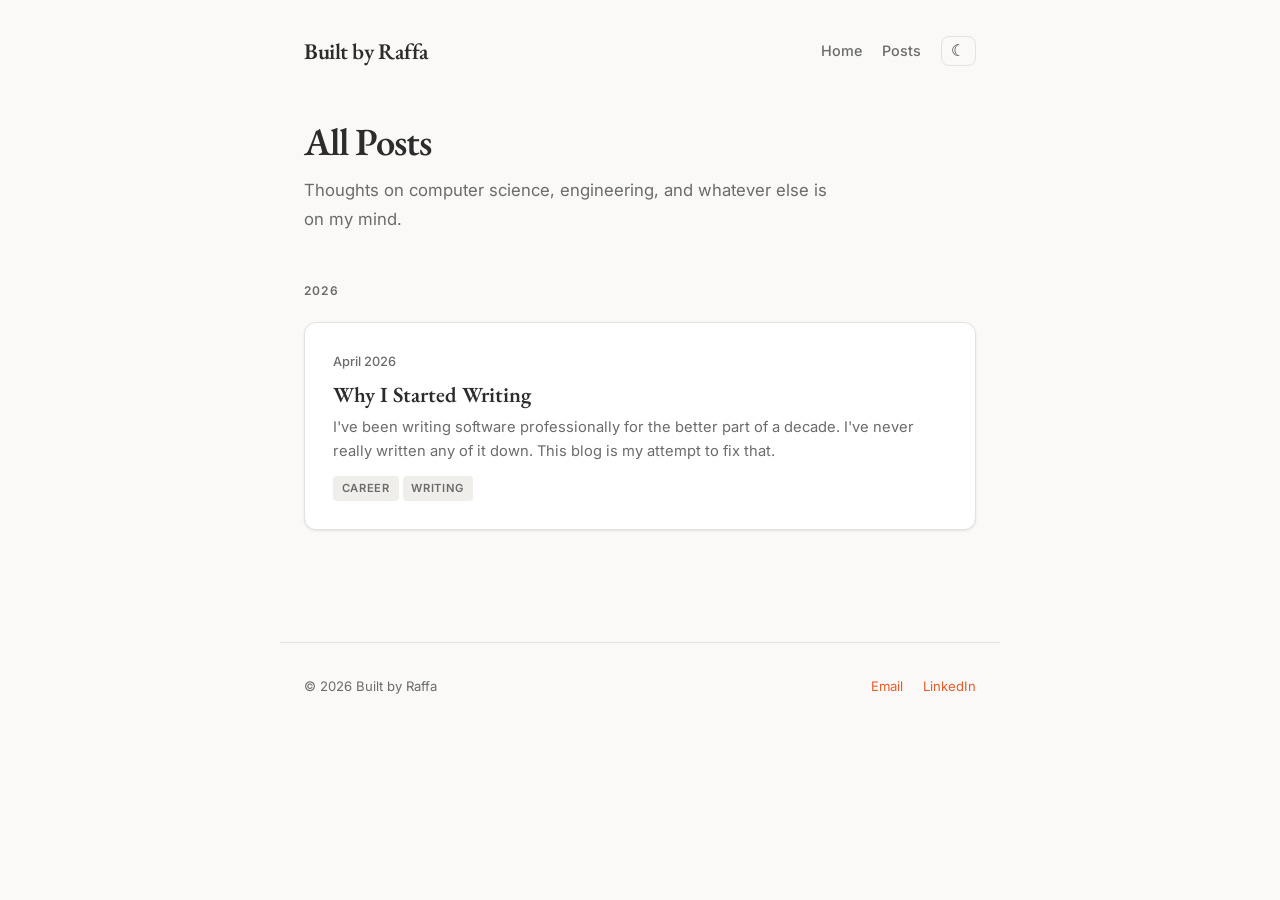
==== posts/index.html @ 57a60ef6 "Initial commit: personal blog" ====
<!DOCTYPE html>
<html lang="en" data-theme="light">
<head>
  <meta charset="UTF-8">
  <meta name="viewport" content="width=device-width, initial-scale=1.0">
  <title>Posts &mdash; Built by Raffa</title>
  <link rel="stylesheet" href="../style.css">
</head>
<body>
  <nav id="nav-slot"></nav>

  <main>
    <div class="hero">
      <h1>All Posts</h1>
      <p>Thoughts on computer science, engineering, and whatever else is on my mind.</p>
    </div>

    <div class="section-label">2026</div>

    <a href="learning-by-building.html" class="post-card">
      <div class="post-date">April 2026</div>
      <div class="post-title">Why I Started Writing</div>
      <div class="post-excerpt">I've been writing software professionally for the better part of a decade. I've never really written any of it down. This blog is my attempt to fix that.</div>
      <span class="post-tag">career</span>
      <span class="post-tag">writing</span>
    </a>

  </main>

  <footer id="footer-slot"></footer>

  <script src="../js/site.js"></script>
</body>
</html>
---- style.css ----
@import url('https://fonts.googleapis.com/css2?family=EB+Garamond:ital,wght@0,400;0,600;1,400&family=Inter:wght@400;500;600&display=swap');

:root {
  --bg: #faf9f7;
  --surface: #ffffff;
  --text: #2c2c2c;
  --text-muted: #6b6b6b;
  --accent: #e85d26;
  --accent-hover: #d04f1c;
  --border: #e5e2dd;
  --code-bg: #f0eeeb;
  --shadow: 0 1px 3px rgba(0,0,0,0.06), 0 1px 2px rgba(0,0,0,0.04);
  --shadow-lg: 0 4px 12px rgba(0,0,0,0.08);
}

[data-theme="dark"] {
  --bg: #1a1a1a;
  --surface: #252525;
  --text: #e8e6e3;
  --text-muted: #9a9a9a;
  --accent: #f0824d;
  --accent-hover: #f59464;
  --border: #3a3a3a;
  --code-bg: #2f2f2f;
  --shadow: 0 1px 3px rgba(0,0,0,0.2);
  --shadow-lg: 0 4px 12px rgba(0,0,0,0.3);
}

* {
  margin: 0;
  padding: 0;
  box-sizing: border-box;
}

body {
  font-family: 'Inter', system-ui, -apple-system, sans-serif;
  background: var(--bg);
  color: var(--text);
  line-height: 1.7;
  font-size: 16px;
  transition: background 0.3s, color 0.3s;
}

a {
  color: var(--accent);
  text-decoration: none;
  transition: color 0.2s;
}

a:hover {
  color: var(--accent-hover);
}

nav {
  max-width: 720px;
  margin: 0 auto;
  padding: 2rem 1.5rem 0;
  display: flex;
  justify-content: space-between;
  align-items: center;
}

nav .logo {
  font-family: 'EB Garamond', Georgia, serif;
  font-size: 1.4rem;
  font-weight: 600;
  color: var(--text);
  letter-spacing: -0.02em;
}

nav .logo:hover {
  color: var(--accent);
}

nav .nav-right {
  display: flex;
  align-items: center;
  gap: 1.25rem;
}

nav .nav-link {
  font-size: 0.9rem;
  color: var(--text-muted);
  font-weight: 500;
}

nav .nav-link:hover {
  color: var(--accent);
}

.theme-toggle {
  background: none;
  border: 1px solid var(--border);
  border-radius: 8px;
  padding: 0.35rem 0.6rem;
  cursor: pointer;
  font-size: 1rem;
  line-height: 1;
  color: var(--text);
  transition: all 0.2s;
}

.theme-toggle:hover {
  border-color: var(--accent);
  background: var(--code-bg);
}

main {
  max-width: 720px;
  margin: 0 auto;
  padding: 3rem 1.5rem 6rem;
}

.hero {
  margin-bottom: 3rem;
}

.hero h1 {
  font-family: 'EB Garamond', Georgia, serif;
  font-size: 2.4rem;
  font-weight: 600;
  line-height: 1.2;
  letter-spacing: -0.03em;
  margin-bottom: 0.75rem;
}

.hero p {
  color: var(--text-muted);
  font-size: 1.05rem;
  max-width: 540px;
}

.section-label {
  font-size: 0.75rem;
  text-transform: uppercase;
  letter-spacing: 0.1em;
  color: var(--text-muted);
  margin-bottom: 1.25rem;
  font-weight: 600;
}

.post-card {
  background: var(--surface);
  border: 1px solid var(--border);
  border-radius: 12px;
  padding: 1.75rem;
  margin-bottom: 1rem;
  transition: all 0.2s;
  box-shadow: var(--shadow);
  display: block;
  color: var(--text);
}

.post-card:hover {
  transform: translateY(-2px);
  box-shadow: var(--shadow-lg);
  border-color: var(--accent);
  color: var(--text);
}

.post-card .post-date {
  font-size: 0.8rem;
  color: var(--text-muted);
  margin-bottom: 0.5rem;
  font-weight: 500;
}

.post-card .post-title {
  font-family: 'EB Garamond', Georgia, serif;
  font-size: 1.35rem;
  font-weight: 600;
  margin-bottom: 0.5rem;
  line-height: 1.3;
}

.post-card .post-excerpt {
  color: var(--text-muted);
  font-size: 0.92rem;
  line-height: 1.6;
}

.post-card .post-tag {
  display: inline-block;
  font-size: 0.7rem;
  text-transform: uppercase;
  letter-spacing: 0.06em;
  background: var(--code-bg);
  color: var(--text-muted);
  padding: 0.2rem 0.55rem;
  border-radius: 4px;
  margin-top: 0.75rem;
  font-weight: 600;
}

article {
  animation: fadeIn 0.4s ease;
}

@keyframes fadeIn {
  from { opacity: 0; transform: translateY(8px); }
  to { opacity: 1; transform: translateY(0); }
}

article .post-header {
  margin-bottom: 2.5rem;
}

article .post-header h1 {
  font-family: 'EB Garamond', Georgia, serif;
  font-size: 2.2rem;
  font-weight: 600;
  line-height: 1.25;
  letter-spacing: -0.02em;
  margin-bottom: 0.75rem;
}

article .post-meta {
  display: flex;
  align-items: center;
  gap: 0.75rem;
  color: var(--text-muted);
  font-size: 0.85rem;
}

article .post-meta .dot {
  opacity: 0.4;
}

article h2 {
  font-family: 'EB Garamond', Georgia, serif;
  font-size: 1.6rem;
  font-weight: 600;
  margin-top: 2.5rem;
  margin-bottom: 0.75rem;
  letter-spacing: -0.01em;
}

article h3 {
  font-weight: 600;
  font-size: 1.15rem;
  margin-top: 2rem;
  margin-bottom: 0.5rem;
}

article p {
  margin-bottom: 1.25rem;
}

article strong {
  font-weight: 600;
}

article code {
  background: var(--code-bg);
  padding: 0.15rem 0.4rem;
  border-radius: 4px;
  font-size: 0.88em;
  font-family: 'SF Mono', 'Fira Code', monospace;
}

article pre {
  background: var(--code-bg);
  padding: 1.25rem;
  border-radius: 8px;
  overflow-x: auto;
  margin-bottom: 1.25rem;
  font-size: 0.88em;
  line-height: 1.6;
}

article pre code {
  background: none;
  padding: 0;
}

article ul, article ol {
  margin-bottom: 1.25rem;
  padding-left: 1.5rem;
}

article li {
  margin-bottom: 0.35rem;
}

article blockquote {
  border-left: 3px solid var(--accent);
  padding-left: 1rem;
  margin: 1.5rem 0;
  color: var(--text-muted);
  font-style: italic;
}

.back-link {
  display: inline-flex;
  align-items: center;
  gap: 0.4rem;
  font-size: 0.88rem;
  color: var(--text-muted);
  margin-bottom: 2rem;
  font-weight: 500;
}

.back-link:hover {
  color: var(--accent);
}

footer {
  max-width: 720px;
  margin: 0 auto;
  padding: 2rem 1.5rem;
  border-top: 1px solid var(--border);
  color: var(--text-muted);
  font-size: 0.82rem;
}

footer .footer-row {
  display: flex;
  justify-content: space-between;
  align-items: center;
}

footer .footer-links {
  display: flex;
  gap: 1.25rem;
}

@media (max-width: 600px) {
  .hero h1 { font-size: 1.8rem; }
  article .post-header h1 { font-size: 1.7rem; }
  nav { padding: 1.5rem 1rem 0; }
  main { padding: 2rem 1rem 4rem; }
  .post-card { padding: 1.25rem; }
}
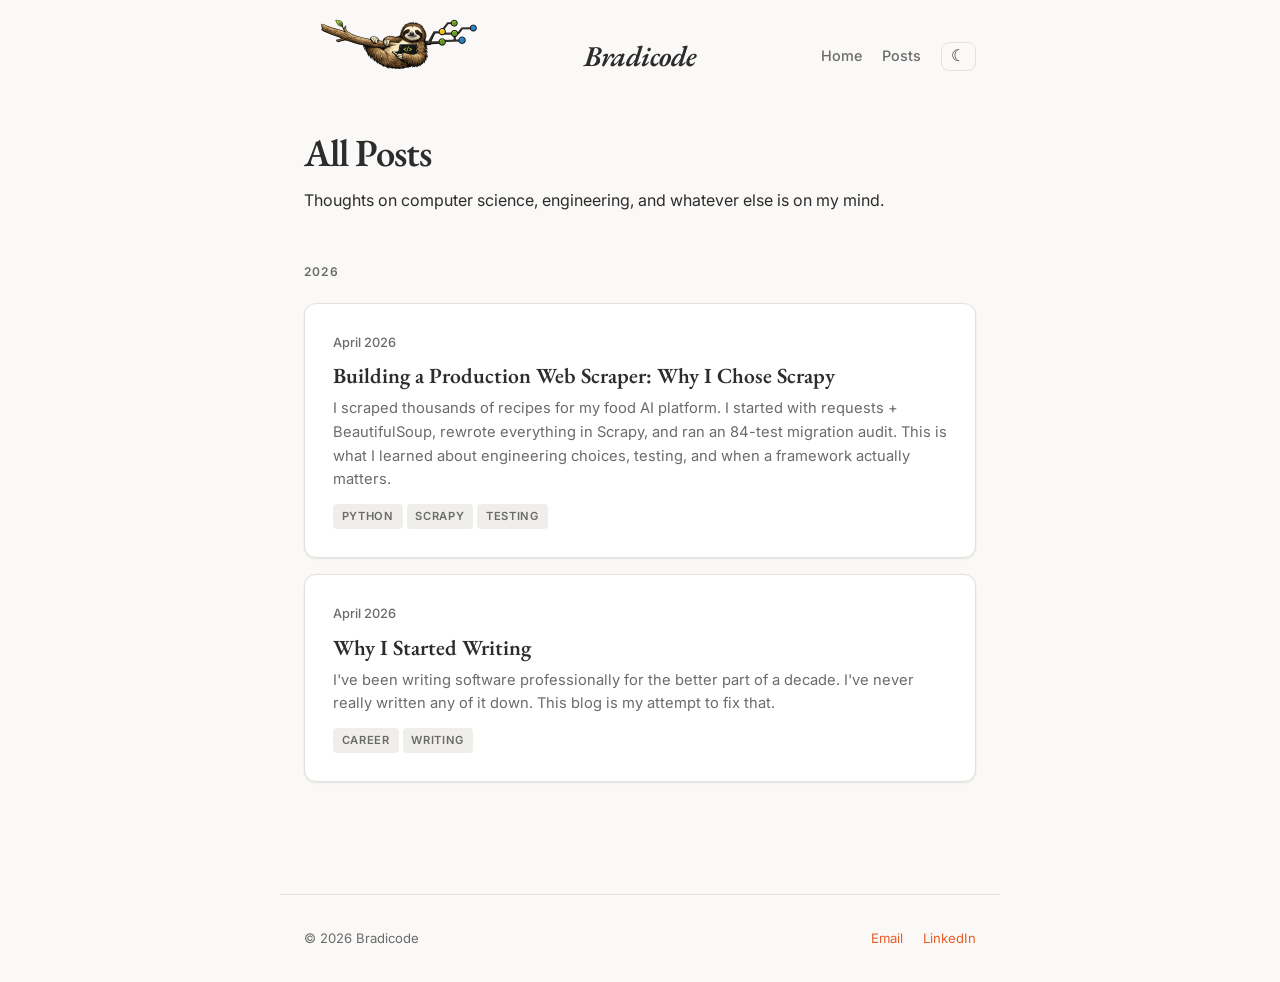
==== commit f78788cf: "Rename to Bradicode, add Scrapy blog post with table/hr CSS" ====
--- a/posts/index.html
+++ b/posts/index.html
@@ -3,7 +3,7 @@
 <head>
   <meta charset="UTF-8">
   <meta name="viewport" content="width=device-width, initial-scale=1.0">
-  <title>Posts &mdash; Built by Raffa</title>
+  <title>Posts &mdash; Bradicode</title>
   <link rel="stylesheet" href="../style.css">
 </head>
 <body>
@@ -16,6 +16,15 @@
     </div>
 
     <div class="section-label">2026</div>
+
+    <a href="crawling-with-scrapy.html" class="post-card">
+      <div class="post-date">April 2026</div>
+      <div class="post-title">Building a Production Web Scraper: Why I Chose Scrapy</div>
+      <div class="post-excerpt">I scraped thousands of recipes for my food AI platform. I started with requests + BeautifulSoup, rewrote everything in Scrapy, and ran an 84-test migration audit. This is what I learned about engineering choices, testing, and when a framework actually matters.</div>
+      <span class="post-tag">python</span>
+      <span class="post-tag">scrapy</span>
+      <span class="post-tag">testing</span>
+    </a>
 
     <a href="learning-by-building.html" class="post-card">
       <div class="post-date">April 2026</div>
--- a/style.css
+++ b/style.css
@@ -56,23 +56,36 @@
   margin: 0 auto;
   padding: 2rem 1.5rem 0;
   display: flex;
-  justify-content: space-between;
-  align-items: center;
-}
-
-nav .logo {
-  font-family: 'EB Garamond', Georgia, serif;
-  font-size: 1.4rem;
+  justify-content: center;
+  align-items: center;
+  position: relative;
+}
+
+nav .logo-icon-link {
+  position: absolute;
+  left: 1.5rem;
+}
+
+nav .logo-icon-link:hover .logo-icon {
+  opacity: 0.8;
+}
+
+nav .logo-text {
+  font-family: 'EB Garamond', Georgia, serif;
+  font-size: 1.8rem;
   font-weight: 600;
   color: var(--text);
   letter-spacing: -0.02em;
-}
-
-nav .logo:hover {
+  font-style: italic;
+}
+
+nav .logo-text:hover {
   color: var(--accent);
 }
 
 nav .nav-right {
+  position: absolute;
+  right: 1.5rem;
   display: flex;
   align-items: center;
   gap: 1.25rem;
@@ -122,6 +135,14 @@
   line-height: 1.2;
   letter-spacing: -0.03em;
   margin-bottom: 0.75rem;
+}
+
+.logo-icon {
+  height: 12rem;
+  width: 12rem;
+  border-radius: 8px;
+  object-fit: contain;
+}
 }
 
 .hero p {
@@ -290,6 +311,40 @@
   font-style: italic;
 }
 
+article hr {
+  border: none;
+  border-top: 1px solid var(--border);
+  margin: 2rem 0;
+}
+
+article table {
+  width: 100%;
+  border-collapse: collapse;
+  margin-bottom: 1.25rem;
+  font-size: 0.92em;
+}
+
+article table th {
+  text-align: left;
+  font-weight: 600;
+  padding: 0.6rem 0.75rem;
+  border-bottom: 2px solid var(--border);
+  font-size: 0.88em;
+  text-transform: uppercase;
+  letter-spacing: 0.04em;
+  color: var(--text-muted);
+}
+
+article table td {
+  padding: 0.5rem 0.75rem;
+  border-bottom: 1px solid var(--border);
+  vertical-align: top;
+}
+
+article table td code {
+  white-space: nowrap;
+}
+
 .back-link {
   display: inline-flex;
   align-items: center;
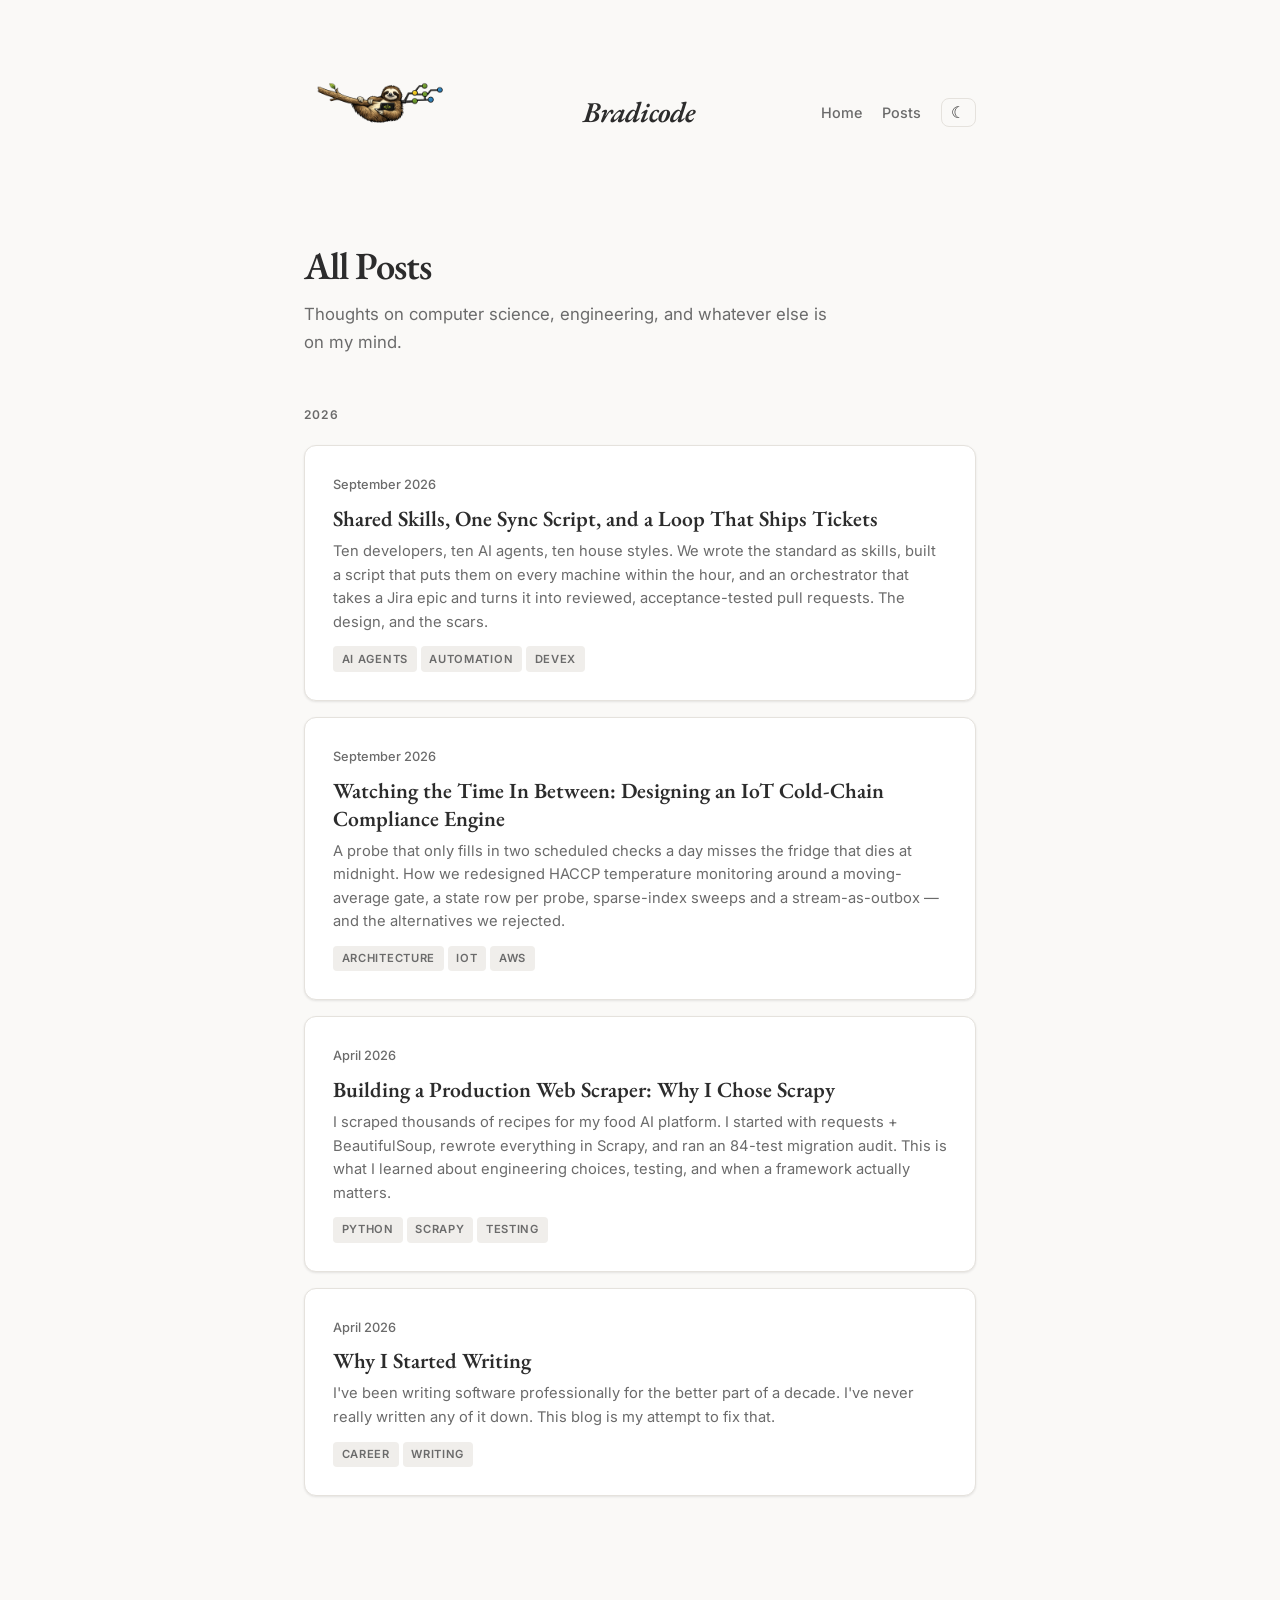
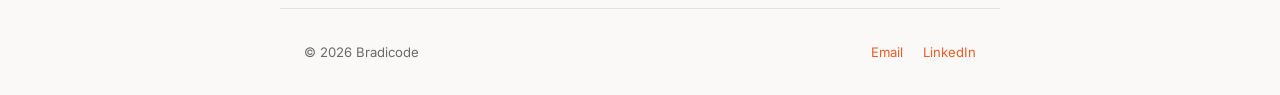
==== commit fcdd9985: "Add two posts: shared agent skills + Ralph Loop, and IoT cold-chain compliance architecture - posts/" ====
--- a/posts/index.html
+++ b/posts/index.html
@@ -16,6 +16,24 @@
     </div>
 
     <div class="section-label">2026</div>
+
+    <a href="shared-skills-and-the-ralph-loop.html" class="post-card">
+      <div class="post-date">September 2026</div>
+      <div class="post-title">Shared Skills, One Sync Script, and a Loop That Ships Tickets</div>
+      <div class="post-excerpt">Ten developers, ten AI agents, ten house styles. We wrote the standard as skills, built a script that puts them on every machine within the hour, and an orchestrator that takes a Jira epic and turns it into reviewed, acceptance-tested pull requests. The design, and the scars.</div>
+      <span class="post-tag">ai agents</span>
+      <span class="post-tag">automation</span>
+      <span class="post-tag">devex</span>
+    </a>
+
+    <a href="iot-cold-chain-compliance-architecture.html" class="post-card">
+      <div class="post-date">September 2026</div>
+      <div class="post-title">Watching the Time In Between: Designing an IoT Cold-Chain Compliance Engine</div>
+      <div class="post-excerpt">A probe that only fills in two scheduled checks a day misses the fridge that dies at midnight. How we redesigned HACCP temperature monitoring around a moving-average gate, a state row per probe, sparse-index sweeps and a stream-as-outbox &mdash; and the alternatives we rejected.</div>
+      <span class="post-tag">architecture</span>
+      <span class="post-tag">iot</span>
+      <span class="post-tag">aws</span>
+    </a>
 
     <a href="crawling-with-scrapy.html" class="post-card">
       <div class="post-date">April 2026</div>
--- a/style.css
+++ b/style.css
@@ -56,14 +56,9 @@
   margin: 0 auto;
   padding: 2rem 1.5rem 0;
   display: flex;
-  justify-content: center;
+  justify-content: space-between;
   align-items: center;
-  position: relative;
-}
-
-nav .logo-icon-link {
-  position: absolute;
-  left: 1.5rem;
+  gap: 0.75rem;
 }
 
 nav .logo-icon-link:hover .logo-icon {
@@ -84,8 +79,6 @@
 }
 
 nav .nav-right {
-  position: absolute;
-  right: 1.5rem;
   display: flex;
   align-items: center;
   gap: 1.25rem;
@@ -138,11 +131,10 @@
 }
 
 .logo-icon {
-  height: 12rem;
-  width: 12rem;
+  height: clamp(5rem, 12vw, 10rem);
+  width: clamp(5rem, 12vw, 10rem);
   border-radius: 8px;
   object-fit: contain;
-}
 }
 
 .hero p {
@@ -385,4 +377,70 @@
   nav { padding: 1.5rem 1rem 0; }
   main { padding: 2rem 1rem 4rem; }
   .post-card { padding: 1.25rem; }
-}+  nav { flex-wrap: wrap; gap: 0.5rem; }
+  .logo-icon { height: 5rem; width: 5rem; }
+  nav .logo-text { font-size: 1.4rem; }
+  nav .nav-right { gap: 0.75rem; }
+  nav .nav-link { font-size: 0.8rem; }
+}
+/* ---- figures & inline SVG diagrams ---- */
+
+article figure {
+  margin: 1.75rem 0;
+}
+
+article figure .diagram {
+  width: 100%;
+  height: auto;
+  display: block;
+  font-family: 'Inter', system-ui, -apple-system, sans-serif;
+}
+
+article figcaption {
+  font-size: 0.82rem;
+  color: var(--text-muted);
+  margin-top: 0.6rem;
+  text-align: center;
+  line-height: 1.5;
+}
+
+.d-box { fill: var(--surface); stroke: var(--border); stroke-width: 1.2; }
+.d-box-soft { fill: var(--code-bg); stroke: var(--border); stroke-width: 1.2; }
+.d-box-accent { fill: var(--accent); stroke: none; }
+.d-box-outline { fill: none; stroke: var(--accent); stroke-width: 1.4; }
+.d-text { fill: var(--text); font-size: 12px; }
+.d-text-b { fill: var(--text); font-size: 12px; font-weight: 600; }
+.d-text-sm { fill: var(--text-muted); font-size: 10.5px; }
+.d-text-inv { fill: #ffffff; font-size: 12px; font-weight: 600; }
+.d-text-accent { fill: var(--accent); font-size: 11px; font-weight: 600; }
+.d-mono { font-family: 'SF Mono', 'Fira Code', monospace; font-size: 10.5px; fill: var(--text); }
+.d-line { stroke: var(--text-muted); stroke-width: 1.3; fill: none; }
+.d-line-accent { stroke: var(--accent); stroke-width: 1.6; fill: none; }
+.d-dash { stroke-dasharray: 4 3; }
+.d-arrowhead { fill: var(--text-muted); }
+.d-arrowhead-accent { fill: var(--accent); }
+.d-good { fill: #2e9e5b; }
+.d-bad { fill: #d03b3b; }
+.d-warn { fill: #e0a100; }
+
+article .callout {
+  border-left: 3px solid var(--accent);
+  background: var(--surface);
+  border-radius: 0 8px 8px 0;
+  padding: 1rem 1.25rem;
+  margin: 1.5rem 0;
+  box-shadow: var(--shadow);
+}
+
+article .callout p:last-child {
+  margin-bottom: 0;
+}
+
+article .callout .callout-label {
+  font-size: 0.72rem;
+  text-transform: uppercase;
+  letter-spacing: 0.08em;
+  color: var(--accent);
+  font-weight: 600;
+  margin-bottom: 0.35rem;
+}
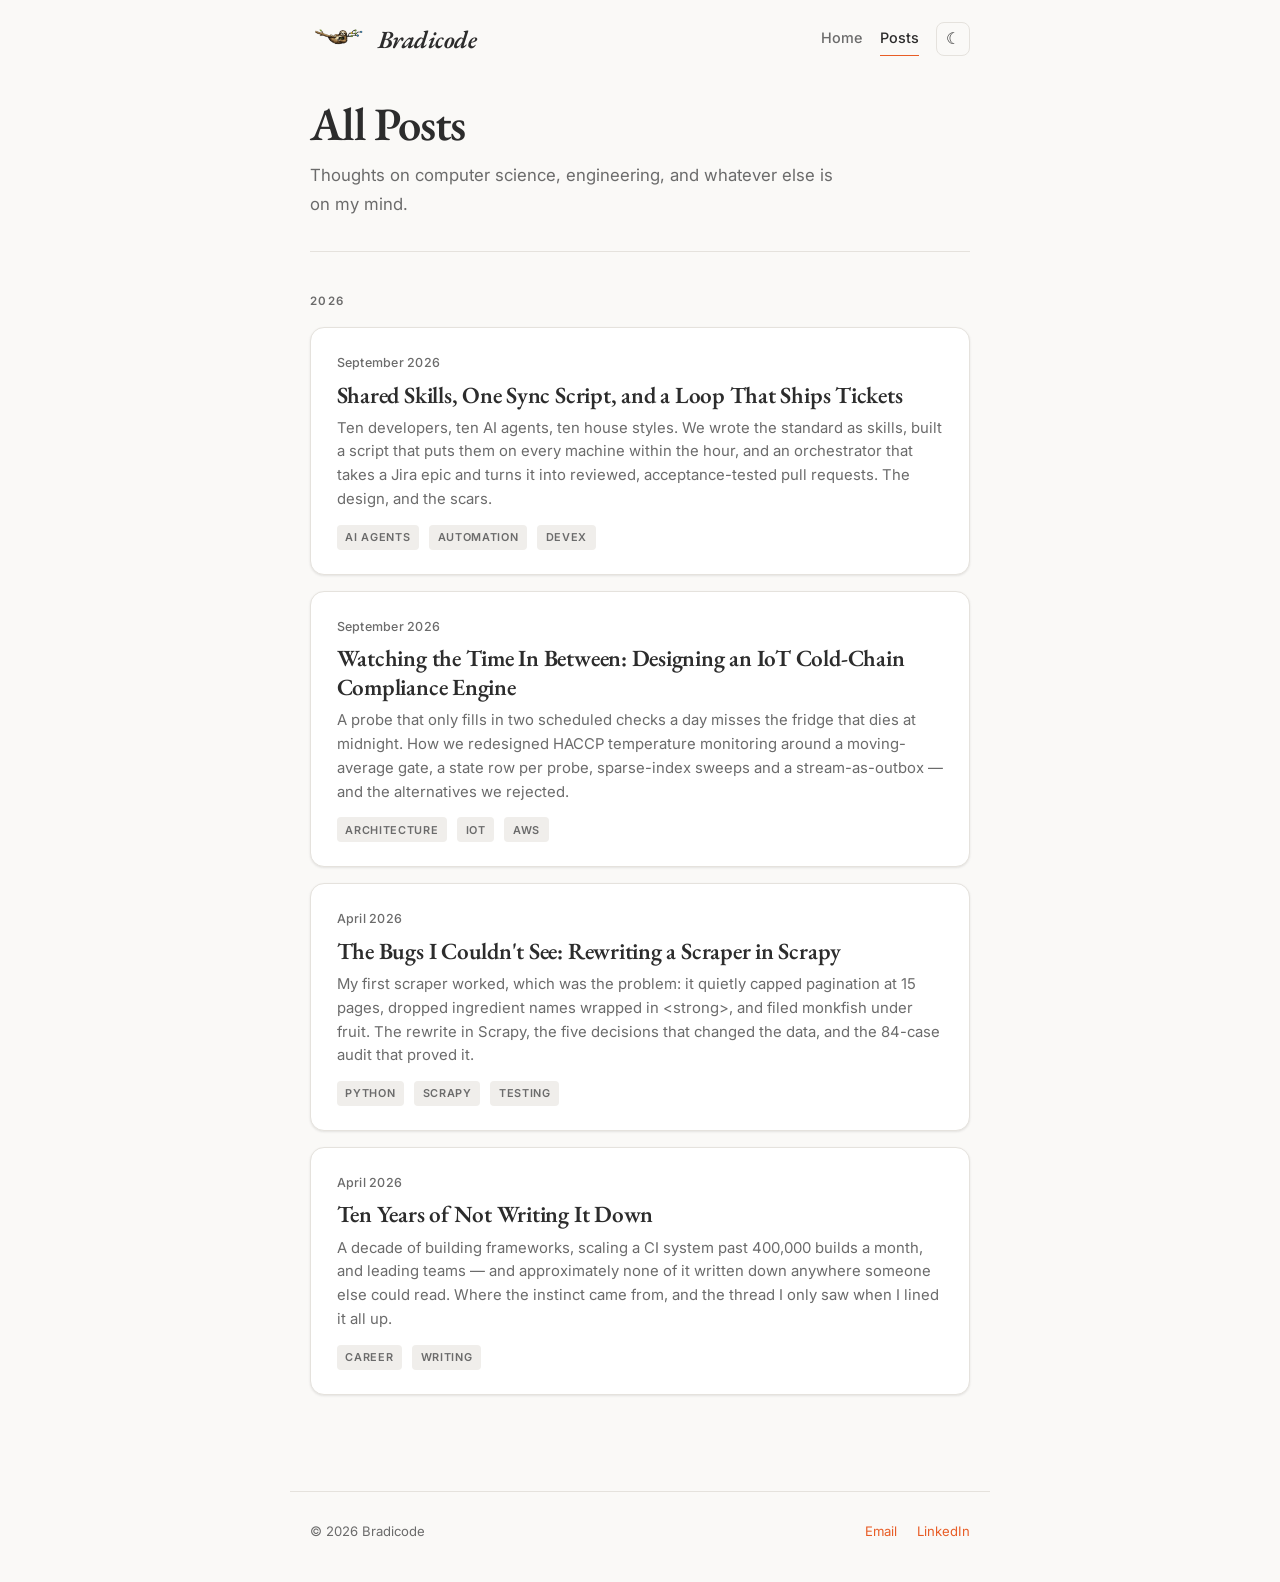
==== commit d832a016: "Rewrite the two April posts to the current house style Both April posts predate the September pair a" ====
--- a/posts/index.html
+++ b/posts/index.html
@@ -37,8 +37,8 @@
 
     <a href="crawling-with-scrapy.html" class="post-card">
       <div class="post-date">April 2026</div>
-      <div class="post-title">Building a Production Web Scraper: Why I Chose Scrapy</div>
-      <div class="post-excerpt">I scraped thousands of recipes for my food AI platform. I started with requests + BeautifulSoup, rewrote everything in Scrapy, and ran an 84-test migration audit. This is what I learned about engineering choices, testing, and when a framework actually matters.</div>
+      <div class="post-title">The Bugs I Couldn't See: Rewriting a Scraper in Scrapy</div>
+      <div class="post-excerpt">My first scraper worked, which was the problem: it quietly capped pagination at 15 pages, dropped ingredient names wrapped in &lt;strong&gt;, and filed monkfish under fruit. The rewrite in Scrapy, the five decisions that changed the data, and the 84-case audit that proved it.</div>
       <span class="post-tag">python</span>
       <span class="post-tag">scrapy</span>
       <span class="post-tag">testing</span>
@@ -46,8 +46,8 @@
 
     <a href="learning-by-building.html" class="post-card">
       <div class="post-date">April 2026</div>
-      <div class="post-title">Why I Started Writing</div>
-      <div class="post-excerpt">I've been writing software professionally for the better part of a decade. I've never really written any of it down. This blog is my attempt to fix that.</div>
+      <div class="post-title">Ten Years of Not Writing It Down</div>
+      <div class="post-excerpt">A decade of building frameworks, scaling a CI system past 400,000 builds a month, and leading teams &mdash; and approximately none of it written down anywhere someone else could read. Where the instinct came from, and the thread I only saw when I lined it all up.</div>
       <span class="post-tag">career</span>
       <span class="post-tag">writing</span>
     </a>
--- a/style.css
+++ b/style.css
@@ -1,4 +1,4 @@
-@import url('https://fonts.googleapis.com/css2?family=EB+Garamond:ital,wght@0,400;0,600;1,400&family=Inter:wght@400;500;600&display=swap');
+@import url('https://fonts.googleapis.com/css2?family=EB+Garamond:ital,wght@0,400;0,500;0,600;1,400&family=Inter:wght@400;500;600&display=swap');
 
 :root {
   --bg: #faf9f7;
@@ -7,29 +7,37 @@
   --text-muted: #6b6b6b;
   --accent: #e85d26;
   --accent-hover: #d04f1c;
+  --accent-soft: rgba(232, 93, 38, 0.12);
   --border: #e5e2dd;
   --code-bg: #f0eeeb;
   --shadow: 0 1px 3px rgba(0,0,0,0.06), 0 1px 2px rgba(0,0,0,0.04);
-  --shadow-lg: 0 4px 12px rgba(0,0,0,0.08);
+  --shadow-lg: 0 6px 18px rgba(0,0,0,0.08);
+  --measure: 700px;
 }
 
 [data-theme="dark"] {
-  --bg: #1a1a1a;
-  --surface: #252525;
+  --bg: #171717;
+  --surface: #222222;
   --text: #e8e6e3;
-  --text-muted: #9a9a9a;
+  --text-muted: #9c9c9c;
   --accent: #f0824d;
   --accent-hover: #f59464;
-  --border: #3a3a3a;
-  --code-bg: #2f2f2f;
-  --shadow: 0 1px 3px rgba(0,0,0,0.2);
-  --shadow-lg: 0 4px 12px rgba(0,0,0,0.3);
+  --accent-soft: rgba(240, 130, 77, 0.16);
+  --border: #353535;
+  --code-bg: #2c2c2c;
+  --shadow: 0 1px 3px rgba(0,0,0,0.3);
+  --shadow-lg: 0 6px 18px rgba(0,0,0,0.4);
 }
 
 * {
   margin: 0;
   padding: 0;
   box-sizing: border-box;
+}
+
+html {
+  scroll-behavior: smooth;
+  -webkit-text-size-adjust: 100%;
 }
 
 body {
@@ -37,8 +45,9 @@
   background: var(--bg);
   color: var(--text);
   line-height: 1.7;
-  font-size: 16px;
+  font-size: 17px;
   transition: background 0.3s, color 0.3s;
+  -webkit-font-smoothing: antialiased;
 }
 
 a {
@@ -51,54 +60,84 @@
   color: var(--accent-hover);
 }
 
+::selection {
+  background: var(--accent-soft);
+}
+
+/* ---- navigation ---- */
+
 nav {
-  max-width: 720px;
+  max-width: var(--measure);
   margin: 0 auto;
-  padding: 2rem 1.5rem 0;
+  padding: 1.25rem 1.25rem 0;
   display: flex;
   justify-content: space-between;
   align-items: center;
-  gap: 0.75rem;
-}
-
-nav .logo-icon-link:hover .logo-icon {
-  opacity: 0.8;
+  gap: 1rem;
+}
+
+nav .brand {
+  display: inline-flex;
+  align-items: center;
+  gap: 0.65rem;
+  color: var(--text);
+  min-width: 0;
+}
+
+nav .brand:hover .logo-text {
+  color: var(--accent);
+}
+
+.logo-icon {
+  height: 2.4rem;
+  width: auto;
+  max-width: 3.8rem;
+  object-fit: contain;
+  display: block;
+  flex: none;
 }
 
 nav .logo-text {
   font-family: 'EB Garamond', Georgia, serif;
-  font-size: 1.8rem;
-  font-weight: 600;
-  color: var(--text);
+  font-size: 1.55rem;
+  font-weight: 600;
+  font-style: italic;
   letter-spacing: -0.02em;
-  font-style: italic;
-}
-
-nav .logo-text:hover {
-  color: var(--accent);
+  line-height: 1;
+  transition: color 0.2s;
+  white-space: nowrap;
 }
 
 nav .nav-right {
   display: flex;
   align-items: center;
-  gap: 1.25rem;
+  gap: 1.1rem;
+  flex: none;
 }
 
 nav .nav-link {
   font-size: 0.9rem;
   color: var(--text-muted);
   font-weight: 500;
-}
-
-nav .nav-link:hover {
-  color: var(--accent);
+  padding: 0.25rem 0;
+  border-bottom: 1.5px solid transparent;
+}
+
+nav .nav-link:hover,
+nav .nav-link.active {
+  color: var(--text);
+  border-bottom-color: var(--accent);
 }
 
 .theme-toggle {
   background: none;
   border: 1px solid var(--border);
   border-radius: 8px;
-  padding: 0.35rem 0.6rem;
+  width: 2.1rem;
+  height: 2.1rem;
+  display: inline-flex;
+  align-items: center;
+  justify-content: center;
   cursor: pointer;
   font-size: 1rem;
   line-height: 1;
@@ -111,30 +150,27 @@
   background: var(--code-bg);
 }
 
+/* ---- layout ---- */
+
 main {
-  max-width: 720px;
+  max-width: var(--measure);
   margin: 0 auto;
-  padding: 3rem 1.5rem 6rem;
+  padding: 2.5rem 1.25rem 5rem;
 }
 
 .hero {
-  margin-bottom: 3rem;
+  margin-bottom: 2.5rem;
+  padding-bottom: 2rem;
+  border-bottom: 1px solid var(--border);
 }
 
 .hero h1 {
   font-family: 'EB Garamond', Georgia, serif;
-  font-size: 2.4rem;
-  font-weight: 600;
-  line-height: 1.2;
-  letter-spacing: -0.03em;
+  font-size: 2.9rem;
+  font-weight: 600;
+  line-height: 1.1;
+  letter-spacing: -0.025em;
   margin-bottom: 0.75rem;
-}
-
-.logo-icon {
-  height: clamp(5rem, 12vw, 10rem);
-  width: clamp(5rem, 12vw, 10rem);
-  border-radius: 8px;
-  object-fit: contain;
 }
 
 .hero p {
@@ -143,22 +179,44 @@
   max-width: 540px;
 }
 
+.hero-home {
+  display: flex;
+  align-items: center;
+  justify-content: space-between;
+  gap: 2rem;
+}
+
+.hero-home .hero-text {
+  flex: 1 1 auto;
+  min-width: 0;
+}
+
+.hero-art {
+  flex: 0 0 auto;
+  width: clamp(200px, 40%, 300px);
+  height: auto;
+  object-fit: contain;
+  display: block;
+}
+
 .section-label {
-  font-size: 0.75rem;
+  font-size: 0.72rem;
   text-transform: uppercase;
-  letter-spacing: 0.1em;
-  color: var(--text-muted);
-  margin-bottom: 1.25rem;
-  font-weight: 600;
-}
+  letter-spacing: 0.12em;
+  color: var(--text-muted);
+  margin-bottom: 1rem;
+  font-weight: 600;
+}
+
+/* ---- post cards ---- */
 
 .post-card {
   background: var(--surface);
   border: 1px solid var(--border);
-  border-radius: 12px;
-  padding: 1.75rem;
+  border-radius: 14px;
+  padding: 1.5rem 1.6rem;
   margin-bottom: 1rem;
-  transition: all 0.2s;
+  transition: transform 0.2s, box-shadow 0.2s, border-color 0.2s;
   box-shadow: var(--shadow);
   display: block;
   color: var(--text);
@@ -172,38 +230,42 @@
 }
 
 .post-card .post-date {
-  font-size: 0.8rem;
-  color: var(--text-muted);
-  margin-bottom: 0.5rem;
+  font-size: 0.78rem;
+  color: var(--text-muted);
+  margin-bottom: 0.45rem;
   font-weight: 500;
+  letter-spacing: 0.02em;
 }
 
 .post-card .post-title {
   font-family: 'EB Garamond', Georgia, serif;
-  font-size: 1.35rem;
-  font-weight: 600;
-  margin-bottom: 0.5rem;
-  line-height: 1.3;
+  font-size: 1.45rem;
+  font-weight: 600;
+  margin-bottom: 0.45rem;
+  line-height: 1.25;
+  letter-spacing: -0.01em;
 }
 
 .post-card .post-excerpt {
   color: var(--text-muted);
-  font-size: 0.92rem;
+  font-size: 0.93rem;
   line-height: 1.6;
 }
 
 .post-card .post-tag {
   display: inline-block;
-  font-size: 0.7rem;
+  font-size: 0.68rem;
   text-transform: uppercase;
   letter-spacing: 0.06em;
   background: var(--code-bg);
   color: var(--text-muted);
   padding: 0.2rem 0.55rem;
   border-radius: 4px;
-  margin-top: 0.75rem;
-  font-weight: 600;
-}
+  margin: 0.8rem 0.3rem 0 0;
+  font-weight: 600;
+}
+
+/* ---- article ---- */
 
 article {
   animation: fadeIn 0.4s ease;
@@ -216,15 +278,18 @@
 
 article .post-header {
   margin-bottom: 2.5rem;
+  padding-bottom: 1.5rem;
+  border-bottom: 1px solid var(--border);
 }
 
 article .post-header h1 {
   font-family: 'EB Garamond', Georgia, serif;
-  font-size: 2.2rem;
-  font-weight: 600;
-  line-height: 1.25;
+  font-size: 2.5rem;
+  font-weight: 600;
+  line-height: 1.15;
   letter-spacing: -0.02em;
   margin-bottom: 0.75rem;
+  text-wrap: balance;
 }
 
 article .post-meta {
@@ -241,22 +306,36 @@
 
 article h2 {
   font-family: 'EB Garamond', Georgia, serif;
-  font-size: 1.6rem;
-  font-weight: 600;
-  margin-top: 2.5rem;
-  margin-bottom: 0.75rem;
+  font-size: 1.85rem;
+  font-weight: 600;
+  margin-top: 3rem;
+  margin-bottom: 0.9rem;
+  line-height: 1.2;
   letter-spacing: -0.01em;
 }
 
 article h3 {
   font-weight: 600;
-  font-size: 1.15rem;
-  margin-top: 2rem;
-  margin-bottom: 0.5rem;
+  font-size: 1.12rem;
+  margin-top: 2.25rem;
+  margin-bottom: 0.6rem;
+  line-height: 1.3;
 }
 
 article p {
-  margin-bottom: 1.25rem;
+  margin-bottom: 1.3rem;
+}
+
+article p a,
+article li a {
+  text-decoration: underline;
+  text-decoration-color: var(--accent-soft);
+  text-underline-offset: 3px;
+}
+
+article p a:hover,
+article li a:hover {
+  text-decoration-color: var(--accent);
 }
 
 article strong {
@@ -265,39 +344,46 @@
 
 article code {
   background: var(--code-bg);
-  padding: 0.15rem 0.4rem;
+  padding: 0.12rem 0.38rem;
   border-radius: 4px;
-  font-size: 0.88em;
-  font-family: 'SF Mono', 'Fira Code', monospace;
+  font-size: 0.86em;
+  font-family: 'SF Mono', 'Fira Code', ui-monospace, Menlo, monospace;
+  overflow-wrap: anywhere;
 }
 
 article pre {
   background: var(--code-bg);
-  padding: 1.25rem;
-  border-radius: 8px;
+  padding: 1.1rem 1.25rem;
+  border-radius: 10px;
   overflow-x: auto;
-  margin-bottom: 1.25rem;
-  font-size: 0.88em;
+  margin-bottom: 1.3rem;
+  font-size: 0.84em;
   line-height: 1.6;
+  border: 1px solid var(--border);
 }
 
 article pre code {
   background: none;
   padding: 0;
+  overflow-wrap: normal;
 }
 
 article ul, article ol {
-  margin-bottom: 1.25rem;
-  padding-left: 1.5rem;
+  margin-bottom: 1.3rem;
+  padding-left: 1.4rem;
 }
 
 article li {
-  margin-bottom: 0.35rem;
+  margin-bottom: 0.5rem;
+}
+
+article li::marker {
+  color: var(--text-muted);
 }
 
 article blockquote {
   border-left: 3px solid var(--accent);
-  padding-left: 1rem;
+  padding: 0.25rem 0 0.25rem 1.1rem;
   margin: 1.5rem 0;
   color: var(--text-muted);
   font-style: italic;
@@ -306,14 +392,21 @@
 article hr {
   border: none;
   border-top: 1px solid var(--border);
-  margin: 2rem 0;
+  margin: 2.75rem 0;
+}
+
+/* tables: site.js wraps each one in .table-wrap so wide ones scroll */
+.table-wrap {
+  overflow-x: auto;
+  margin-bottom: 1.3rem;
+  -webkit-overflow-scrolling: touch;
 }
 
 article table {
   width: 100%;
   border-collapse: collapse;
-  margin-bottom: 1.25rem;
-  font-size: 0.92em;
+  font-size: 0.9em;
+  min-width: 480px;
 }
 
 article table th {
@@ -321,14 +414,14 @@
   font-weight: 600;
   padding: 0.6rem 0.75rem;
   border-bottom: 2px solid var(--border);
-  font-size: 0.88em;
+  font-size: 0.78em;
   text-transform: uppercase;
-  letter-spacing: 0.04em;
+  letter-spacing: 0.05em;
   color: var(--text-muted);
 }
 
 article table td {
-  padding: 0.5rem 0.75rem;
+  padding: 0.55rem 0.75rem;
   border-bottom: 1px solid var(--border);
   vertical-align: top;
 }
@@ -351,46 +444,24 @@
   color: var(--accent);
 }
 
-footer {
-  max-width: 720px;
-  margin: 0 auto;
-  padding: 2rem 1.5rem;
-  border-top: 1px solid var(--border);
-  color: var(--text-muted);
-  font-size: 0.82rem;
-}
-
-footer .footer-row {
-  display: flex;
-  justify-content: space-between;
-  align-items: center;
-}
-
-footer .footer-links {
-  display: flex;
-  gap: 1.25rem;
-}
-
-@media (max-width: 600px) {
-  .hero h1 { font-size: 1.8rem; }
-  article .post-header h1 { font-size: 1.7rem; }
-  nav { padding: 1.5rem 1rem 0; }
-  main { padding: 2rem 1rem 4rem; }
-  .post-card { padding: 1.25rem; }
-  nav { flex-wrap: wrap; gap: 0.5rem; }
-  .logo-icon { height: 5rem; width: 5rem; }
-  nav .logo-text { font-size: 1.4rem; }
-  nav .nav-right { gap: 0.75rem; }
-  nav .nav-link { font-size: 0.8rem; }
-}
 /* ---- figures & inline SVG diagrams ---- */
 
 article figure {
   margin: 1.75rem 0;
 }
 
+article figure .diagram-scroll {
+  overflow-x: auto;
+  -webkit-overflow-scrolling: touch;
+  border: 1px solid var(--border);
+  border-radius: 12px;
+  background: var(--surface);
+  padding: 0.75rem;
+}
+
 article figure .diagram {
   width: 100%;
+  min-width: 560px;
   height: auto;
   display: block;
   font-family: 'Inter', system-ui, -apple-system, sans-serif;
@@ -399,9 +470,10 @@
 article figcaption {
   font-size: 0.82rem;
   color: var(--text-muted);
-  margin-top: 0.6rem;
+  margin-top: 0.7rem;
   text-align: center;
   line-height: 1.5;
+  padding: 0 0.5rem;
 }
 
 .d-box { fill: var(--surface); stroke: var(--border); stroke-width: 1.2; }
@@ -413,7 +485,7 @@
 .d-text-sm { fill: var(--text-muted); font-size: 10.5px; }
 .d-text-inv { fill: #ffffff; font-size: 12px; font-weight: 600; }
 .d-text-accent { fill: var(--accent); font-size: 11px; font-weight: 600; }
-.d-mono { font-family: 'SF Mono', 'Fira Code', monospace; font-size: 10.5px; fill: var(--text); }
+.d-mono { font-family: 'SF Mono', 'Fira Code', ui-monospace, Menlo, monospace; font-size: 10.5px; fill: var(--text); }
 .d-line { stroke: var(--text-muted); stroke-width: 1.3; fill: none; }
 .d-line-accent { stroke: var(--accent); stroke-width: 1.6; fill: none; }
 .d-dash { stroke-dasharray: 4 3; }
@@ -422,11 +494,13 @@
 .d-good { fill: #2e9e5b; }
 .d-bad { fill: #d03b3b; }
 .d-warn { fill: #e0a100; }
+.d-aws { fill: var(--surface); stroke: #e0a100; stroke-width: 1.4; }
+.d-lane { fill: var(--code-bg); stroke: none; opacity: 0.55; }
 
 article .callout {
   border-left: 3px solid var(--accent);
   background: var(--surface);
-  border-radius: 0 8px 8px 0;
+  border-radius: 0 10px 10px 0;
   padding: 1rem 1.25rem;
   margin: 1.5rem 0;
   box-shadow: var(--shadow);
@@ -444,3 +518,55 @@
   font-weight: 600;
   margin-bottom: 0.35rem;
 }
+
+/* ---- footer ---- */
+
+footer {
+  max-width: var(--measure);
+  margin: 0 auto;
+  padding: 1.75rem 1.25rem 2.5rem;
+  border-top: 1px solid var(--border);
+  color: var(--text-muted);
+  font-size: 0.82rem;
+}
+
+footer .footer-row {
+  display: flex;
+  justify-content: space-between;
+  align-items: center;
+  gap: 1rem;
+  flex-wrap: wrap;
+}
+
+footer .footer-links {
+  display: flex;
+  gap: 1.25rem;
+}
+
+/* ---- responsive ---- */
+
+@media (max-width: 640px) {
+  body { font-size: 16px; }
+  nav { padding: 1rem 1rem 0; }
+  main { padding: 1.75rem 1rem 3.5rem; }
+  .logo-icon { height: 2rem; }
+  nav .logo-text { font-size: 1.3rem; }
+  nav .nav-right { gap: 0.75rem; }
+  nav .nav-link { font-size: 0.85rem; }
+  .hero h1 { font-size: 2.1rem; }
+  .hero { margin-bottom: 2rem; padding-bottom: 1.5rem; }
+  .hero-home { flex-direction: column-reverse; align-items: flex-start; gap: 1rem; }
+  .hero-art { width: min(70%, 240px); align-self: center; }
+  .post-card { padding: 1.2rem 1.25rem; border-radius: 12px; }
+  .post-card .post-title { font-size: 1.25rem; }
+  article .post-header h1 { font-size: 1.85rem; }
+  article h2 { font-size: 1.55rem; margin-top: 2.5rem; }
+  article h3 { font-size: 1.05rem; }
+  article pre { padding: 0.9rem 1rem; border-radius: 8px; }
+  article figure .diagram-scroll { padding: 0.5rem; border-radius: 10px; }
+  article hr { margin: 2.25rem 0; }
+}
+
+@media (max-width: 380px) {
+  nav .logo-text { display: none; }
+}
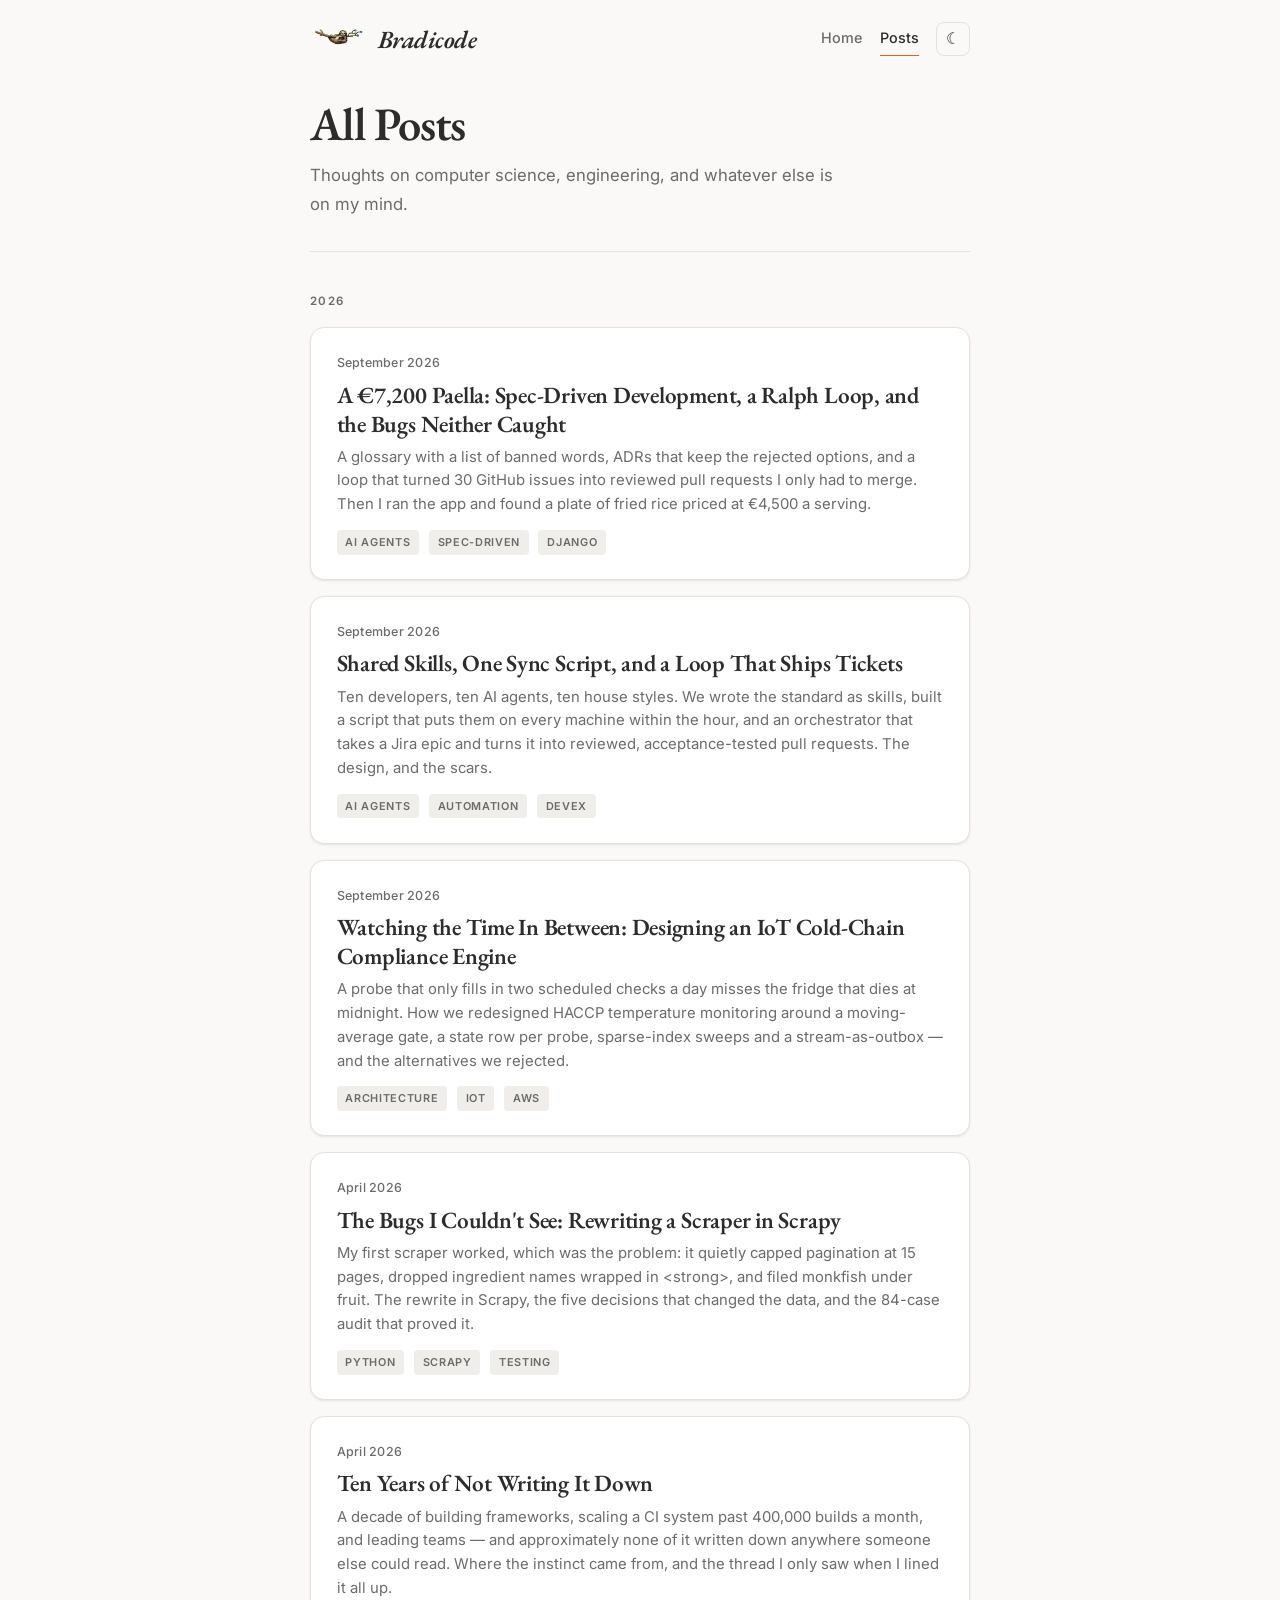
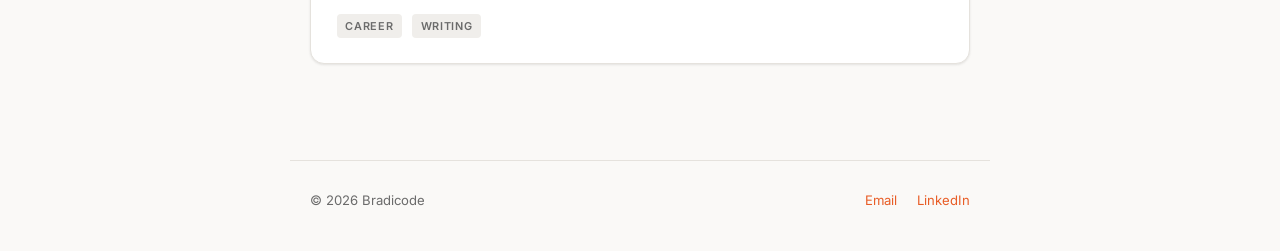
==== commit 120ca674: "Add the Foodia post on spec-driven development and the ralph loop Covers the spec layer (CONTEXT.md " ====
--- a/posts/index.html
+++ b/posts/index.html
@@ -16,6 +16,15 @@
     </div>
 
     <div class="section-label">2026</div>
+
+    <a href="spec-driven-ralph-loop-foodia.html" class="post-card">
+      <div class="post-date">September 2026</div>
+      <div class="post-title">A &euro;7,200 Paella: Spec-Driven Development, a Ralph Loop, and the Bugs Neither Caught</div>
+      <div class="post-excerpt">A glossary with a list of banned words, ADRs that keep the rejected options, and a loop that turned 30 GitHub issues into reviewed pull requests I only had to merge. Then I ran the app and found a plate of fried rice priced at &euro;4,500 a serving.</div>
+      <span class="post-tag">ai agents</span>
+      <span class="post-tag">spec-driven</span>
+      <span class="post-tag">django</span>
+    </a>
 
     <a href="shared-skills-and-the-ralph-loop.html" class="post-card">
       <div class="post-date">September 2026</div>
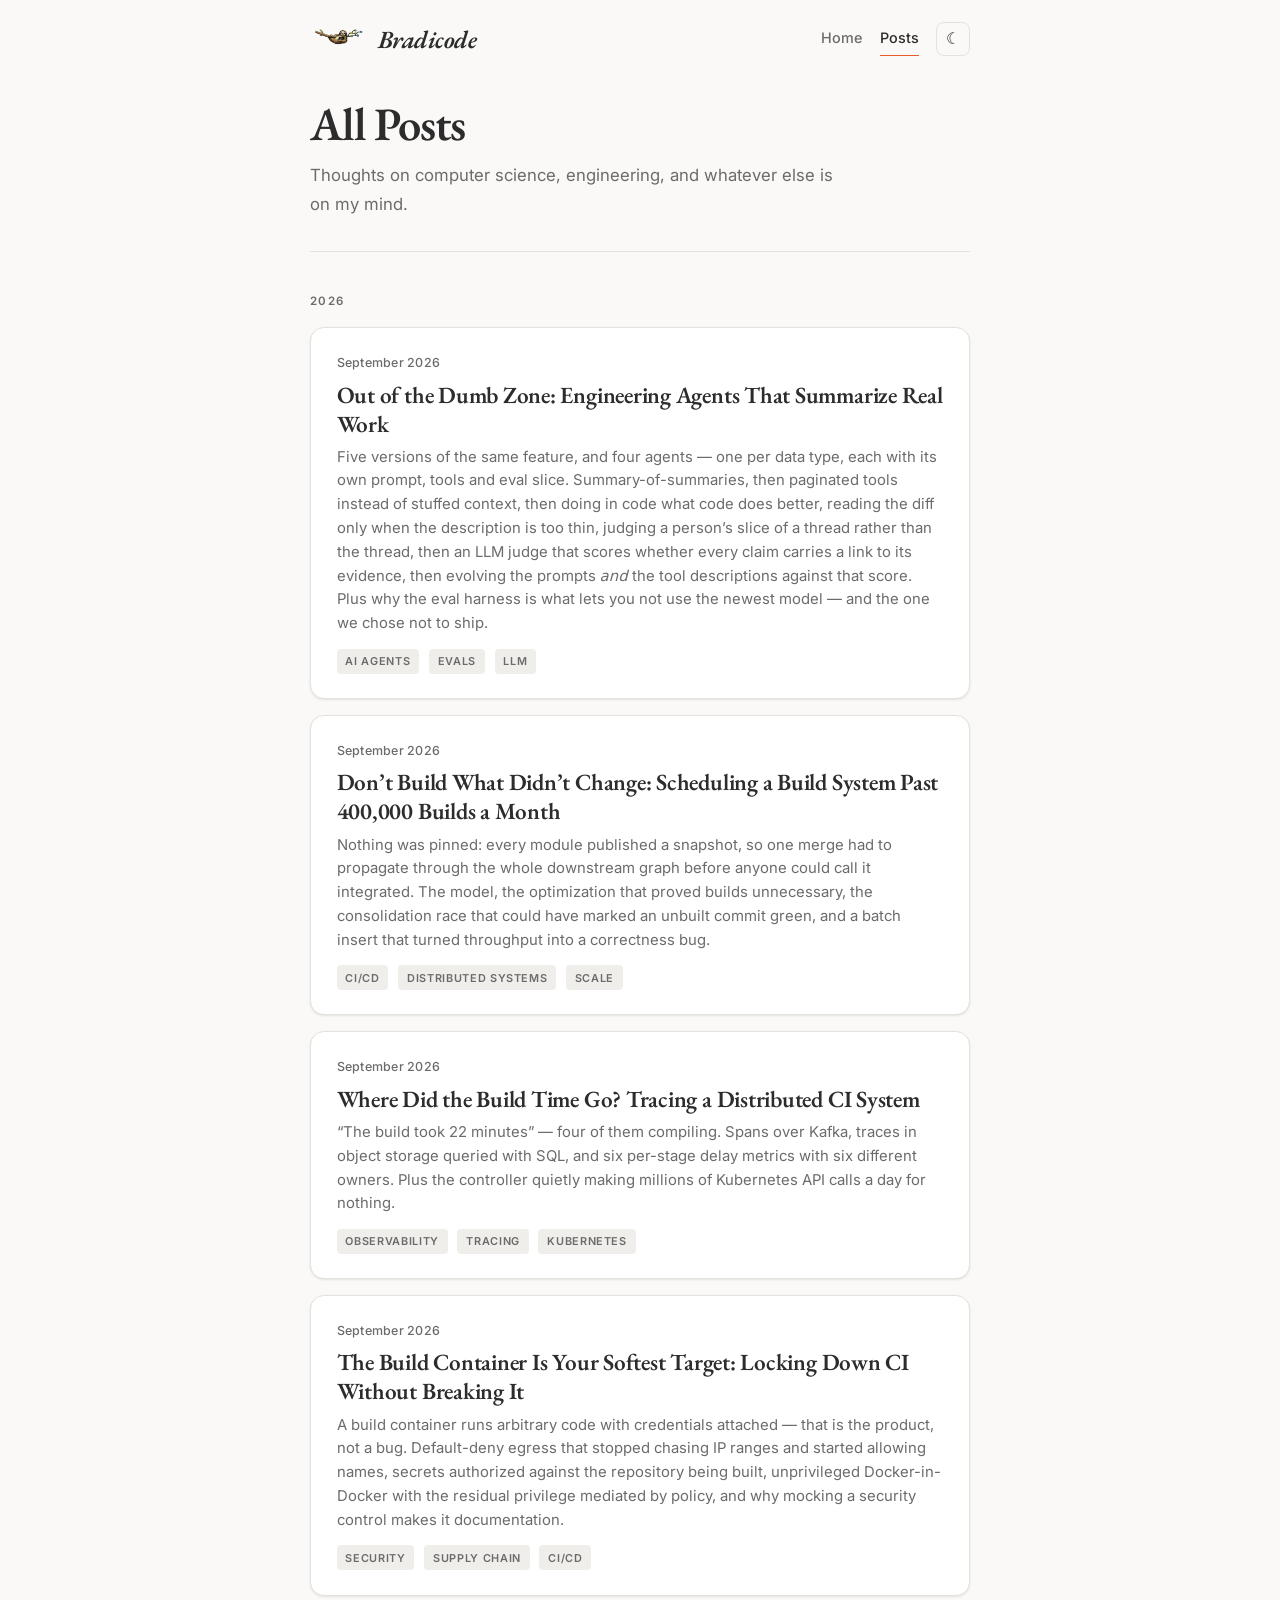
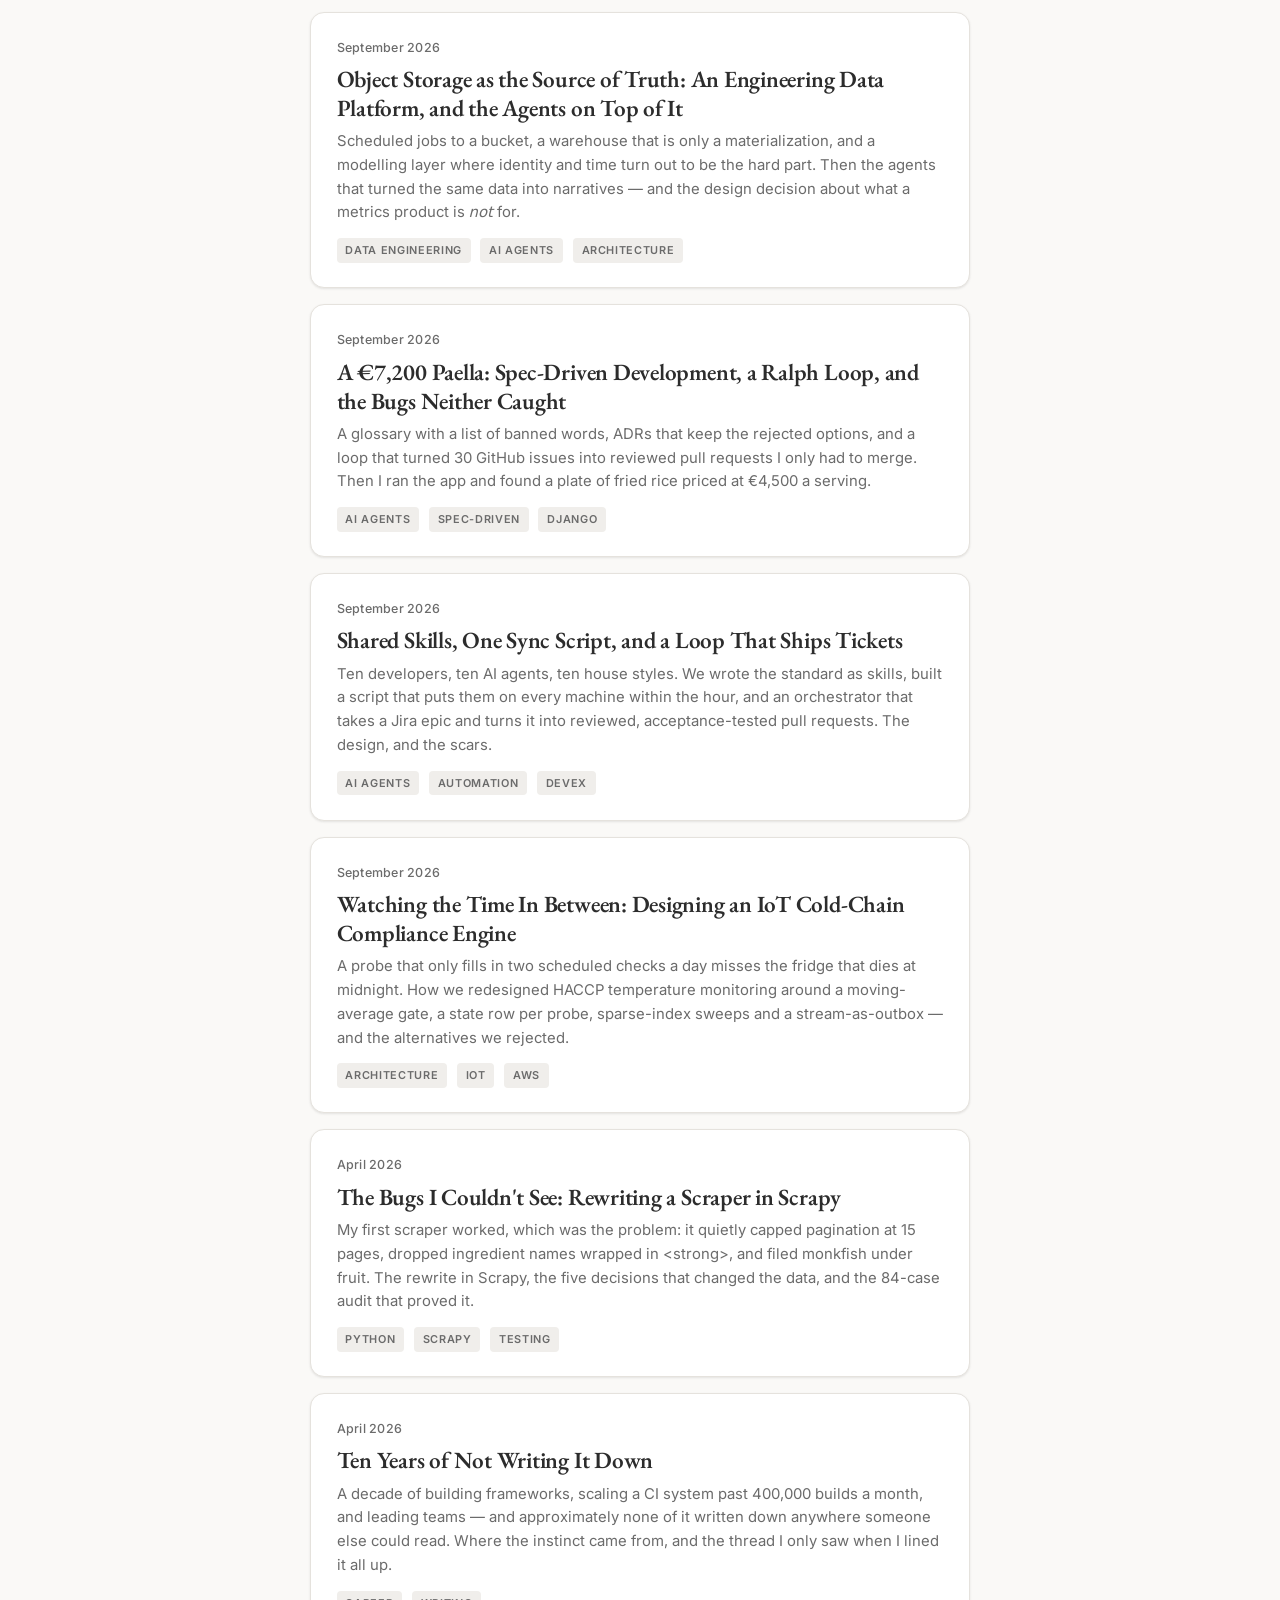
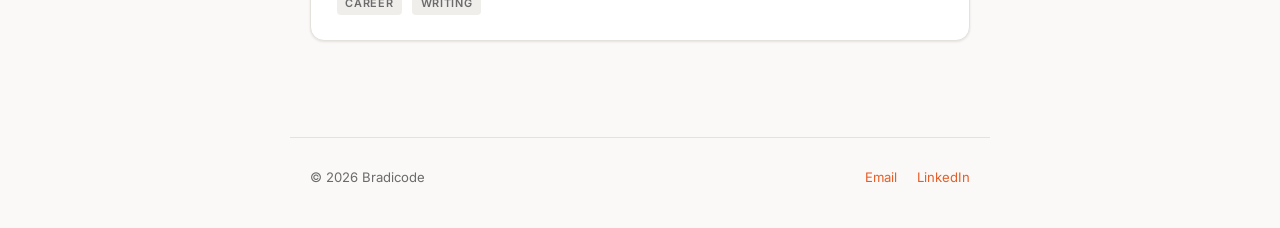
==== commit 3fc6a4ac: "Add five posts on the build platform, data platform and summary agents Five long-form posts drawn fr" ====
--- a/posts/index.html
+++ b/posts/index.html
@@ -16,6 +16,51 @@
     </div>
 
     <div class="section-label">2026</div>
+
+    <a href="agents-that-summarize-work.html" class="post-card">
+      <div class="post-date">September 2026</div>
+      <div class="post-title">Out of the Dumb Zone: Engineering Agents That Summarize Real Work</div>
+      <div class="post-excerpt">Five versions of the same feature, and four agents &mdash; one per data type, each with its own prompt, tools and eval slice. Summary-of-summaries, then paginated tools instead of stuffed context, then doing in code what code does better, reading the diff only when the description is too thin, judging a person&rsquo;s slice of a thread rather than the thread, then an LLM judge that scores whether every claim carries a link to its evidence, then evolving the prompts <em>and</em> the tool descriptions against that score. Plus why the eval harness is what lets you not use the newest model &mdash; and the one we chose not to ship.</div>
+      <span class="post-tag">ai agents</span>
+      <span class="post-tag">evals</span>
+      <span class="post-tag">llm</span>
+    </a>
+
+    <a href="scheduling-builds-at-scale.html" class="post-card">
+      <div class="post-date">September 2026</div>
+      <div class="post-title">Don&rsquo;t Build What Didn&rsquo;t Change: Scheduling a Build System Past 400,000 Builds a Month</div>
+      <div class="post-excerpt">Nothing was pinned: every module published a snapshot, so one merge had to propagate through the whole downstream graph before anyone could call it integrated. The model, the optimization that proved builds unnecessary, the consolidation race that could have marked an unbuilt commit green, and a batch insert that turned throughput into a correctness bug.</div>
+      <span class="post-tag">ci/cd</span>
+      <span class="post-tag">distributed systems</span>
+      <span class="post-tag">scale</span>
+    </a>
+
+    <a href="tracing-a-build-system.html" class="post-card">
+      <div class="post-date">September 2026</div>
+      <div class="post-title">Where Did the Build Time Go? Tracing a Distributed CI System</div>
+      <div class="post-excerpt">&ldquo;The build took 22 minutes&rdquo; &mdash; four of them compiling. Spans over Kafka, traces in object storage queried with SQL, and six per-stage delay metrics with six different owners. Plus the controller quietly making millions of Kubernetes API calls a day for nothing.</div>
+      <span class="post-tag">observability</span>
+      <span class="post-tag">tracing</span>
+      <span class="post-tag">kubernetes</span>
+    </a>
+
+    <a href="locking-down-the-build.html" class="post-card">
+      <div class="post-date">September 2026</div>
+      <div class="post-title">The Build Container Is Your Softest Target: Locking Down CI Without Breaking It</div>
+      <div class="post-excerpt">A build container runs arbitrary code with credentials attached &mdash; that is the product, not a bug. Default-deny egress that stopped chasing IP ranges and started allowing names, secrets authorized against the repository being built, unprivileged Docker-in-Docker with the residual privilege mediated by policy, and why mocking a security control makes it documentation.</div>
+      <span class="post-tag">security</span>
+      <span class="post-tag">supply chain</span>
+      <span class="post-tag">ci/cd</span>
+    </a>
+
+    <a href="s3-as-source-of-truth.html" class="post-card">
+      <div class="post-date">September 2026</div>
+      <div class="post-title">Object Storage as the Source of Truth: An Engineering Data Platform, and the Agents on Top of It</div>
+      <div class="post-excerpt">Scheduled jobs to a bucket, a warehouse that is only a materialization, and a modelling layer where identity and time turn out to be the hard part. Then the agents that turned the same data into narratives &mdash; and the design decision about what a metrics product is <em>not</em> for.</div>
+      <span class="post-tag">data engineering</span>
+      <span class="post-tag">ai agents</span>
+      <span class="post-tag">architecture</span>
+    </a>
 
     <a href="spec-driven-ralph-loop-foodia.html" class="post-card">
       <div class="post-date">September 2026</div>
--- a/style.css
+++ b/style.css
@@ -457,6 +457,15 @@
   border-radius: 12px;
   background: var(--surface);
   padding: 0.75rem;
+}
+
+article figure img,
+article figure video {
+  display: block;
+  width: 100%;
+  height: auto;
+  border: 1px solid var(--border);
+  border-radius: 12px;
 }
 
 article figure .diagram {
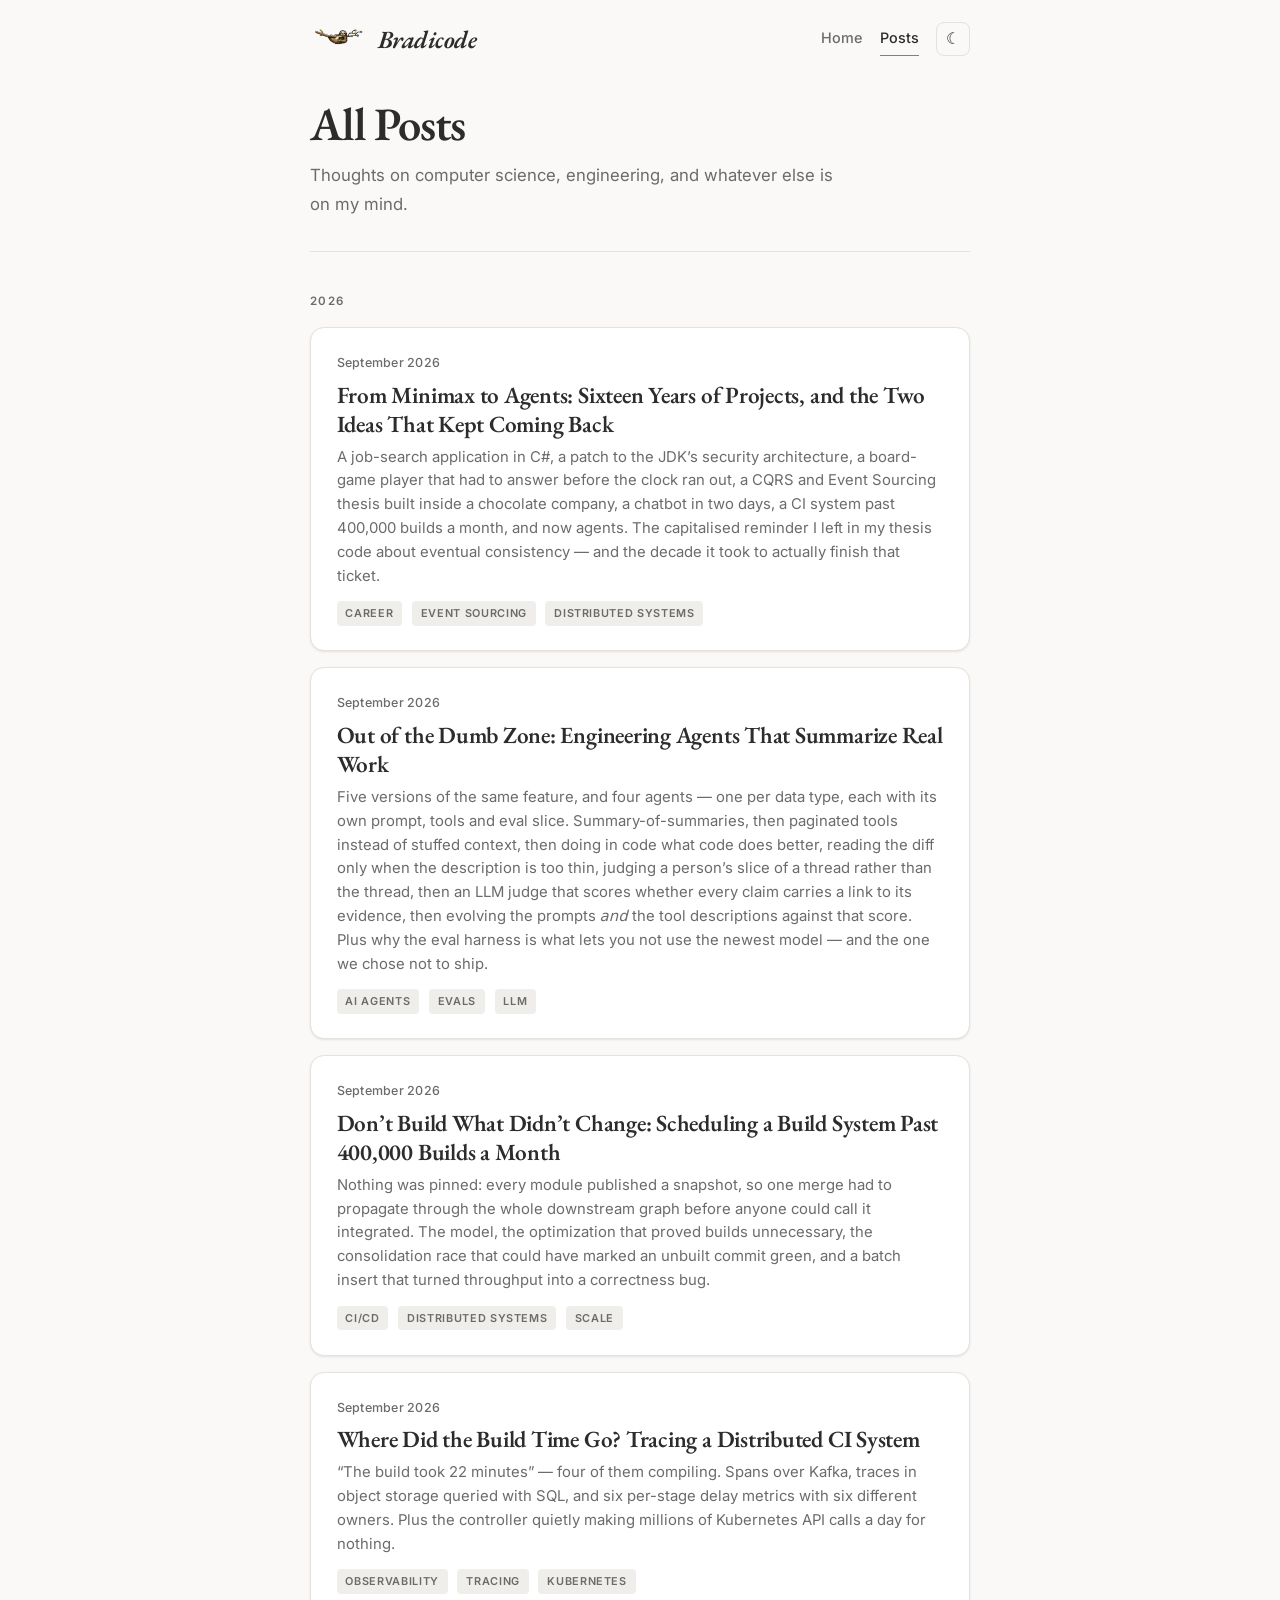
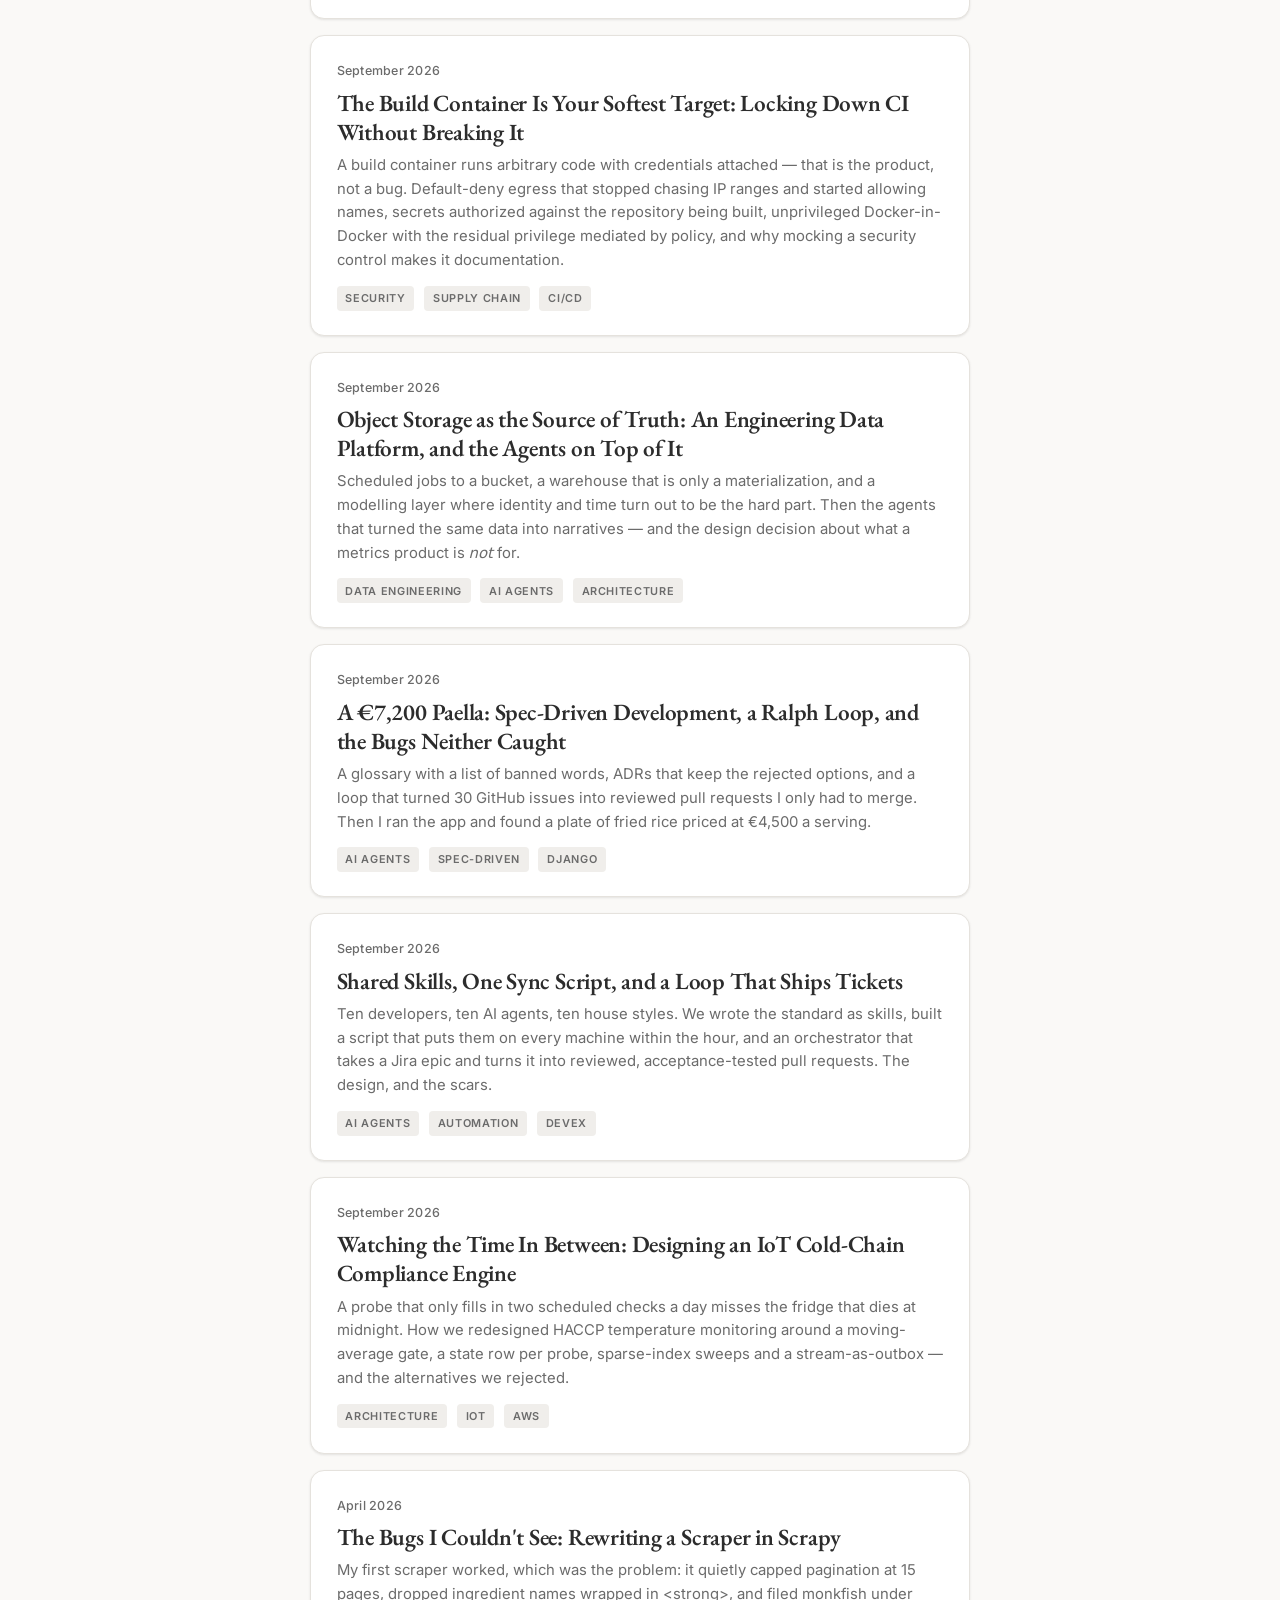
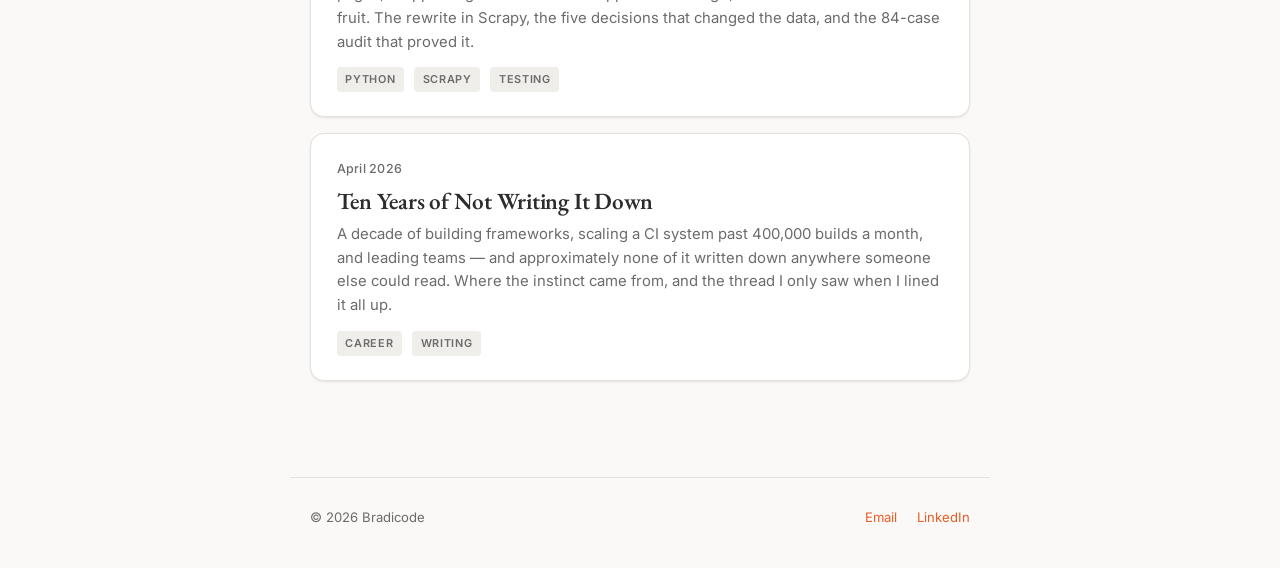
==== commit 4f6089e7: "Add a career-breadth post, and correct the hackathon result A wide-angle post covering the whole arc" ====
--- a/posts/index.html
+++ b/posts/index.html
@@ -16,6 +16,15 @@
     </div>
 
     <div class="section-label">2026</div>
+
+    <a href="from-minimax-to-agents.html" class="post-card">
+      <div class="post-date">September 2026</div>
+      <div class="post-title">From Minimax to Agents: Sixteen Years of Projects, and the Two Ideas That Kept Coming Back</div>
+      <div class="post-excerpt">A job-search application in C#, a patch to the JDK&rsquo;s security architecture, a board-game player that had to answer before the clock ran out, a CQRS and Event Sourcing thesis built inside a chocolate company, a chatbot in two days, a CI system past 400,000 builds a month, and now agents. The capitalised reminder I left in my thesis code about eventual consistency &mdash; and the decade it took to actually finish that ticket.</div>
+      <span class="post-tag">career</span>
+      <span class="post-tag">event sourcing</span>
+      <span class="post-tag">distributed systems</span>
+    </a>
 
     <a href="agents-that-summarize-work.html" class="post-card">
       <div class="post-date">September 2026</div>
